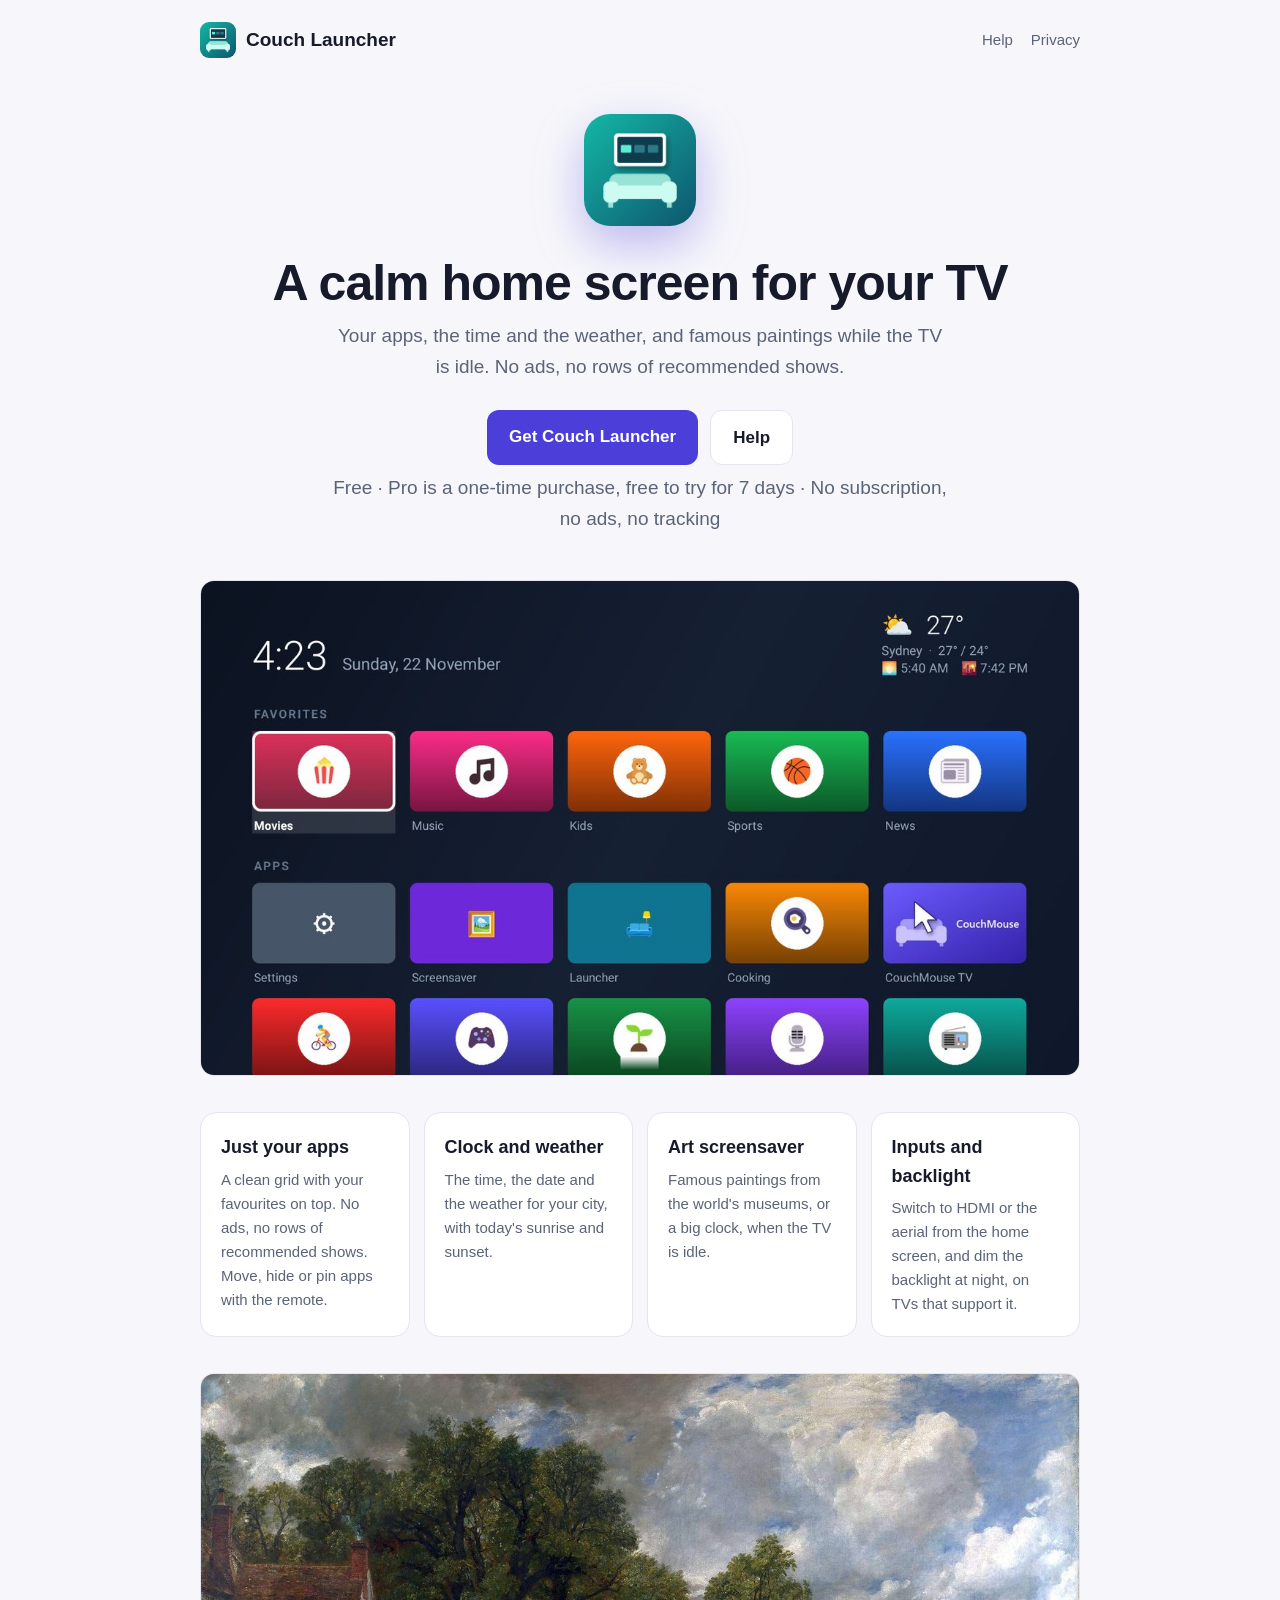
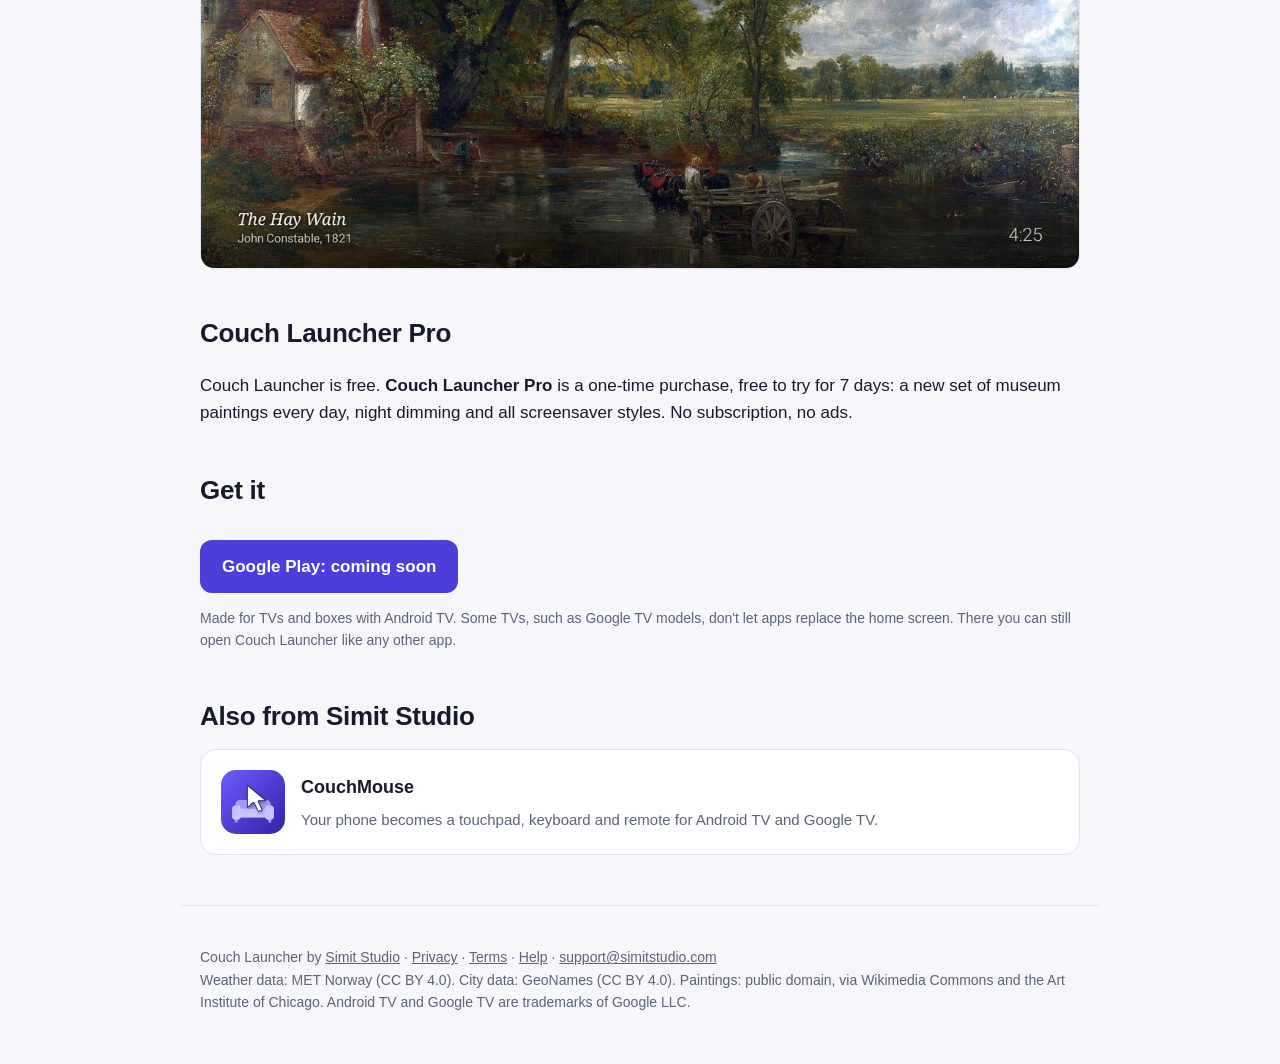
==== couch-launcher/index.html @ 1ebfe0b0 "simitstudio.com: studio home, CouchMouse and Couch Launcher pages with privacy, terms and help Co-Au" ====
<!doctype html>
<html lang="en">
<head>
<meta charset="utf-8">
<meta name="viewport" content="width=device-width, initial-scale=1">
<title>Couch Launcher: a calm home screen for Android TV</title>
<meta name="description" content="A calm, ad-free home screen for Android TV: your apps, the time and the weather, and famous paintings while the TV is idle. Pay once, no subscription.">
<link rel="icon" href="icon.png">
<link rel="stylesheet" href="../style.css">
</head>
<body>
<header>
  <a class="brand" href="./"><img src="icon.png" alt="">Couch Launcher</a>
  <nav><a href="support">Help</a><a href="privacy">Privacy</a></nav>
</header>
<main>
  <section class="hero">
    <img src="icon.png" alt="Couch Launcher icon">
    <h1>A calm home screen for your TV</h1>
    <p>Your apps, the time and the weather, and famous paintings while the TV is idle. No ads, no rows of recommended shows.</p>
    <div class="buttons">
      <a class="button" href="#get">Get Couch Launcher</a>
      <a class="button soft" href="support">Help</a>
    </div>
    <p class="note">Free · Pro is a one-time purchase, free to try for 7 days · No subscription, no ads, no tracking</p>
  </section>

  <img class="shot" src="home.jpg" width="1200" height="675"
       alt="Couch Launcher's home screen: the time, the weather, a row of favourite apps and all apps below">
  <div class="grid">
    <div class="card"><h3>Just your apps</h3><p>A clean grid with your favourites on top. No ads, no rows of recommended shows. Move, hide or pin apps with the remote.</p></div>
    <div class="card"><h3>Clock and weather</h3><p>The time, the date and the weather for your city, with today's sunrise and sunset.</p></div>
    <div class="card"><h3>Art screensaver</h3><p>Famous paintings from the world's museums, or a big clock, when the TV is idle.</p></div>
    <div class="card"><h3>Inputs and backlight</h3><p>Switch to HDMI or the aerial from the home screen, and dim the backlight at night, on TVs that support it.</p></div>
  </div>
  <img class="shot" src="art.jpg" width="1200" height="675" loading="lazy"
       alt="The art screensaver showing The Hay Wain by John Constable">

  <h2>Couch Launcher Pro</h2>
  <p>Couch Launcher is free. <b>Couch Launcher Pro</b> is a one-time purchase, free to try for 7 days: a new set of museum paintings every day, night dimming and all screensaver styles. No subscription, no ads.</p>

  <h2 id="get">Get it</h2>
  <div class="buttons" style="justify-content:flex-start">
    <a class="button" href="#get" aria-disabled="true">Google Play: coming soon</a>
  </div>
  <p class="note" style="text-align:left">Made for TVs and boxes with Android TV. Some TVs, such as Google TV models, don't let apps replace the home screen. There you can still open Couch Launcher like any other app.</p>

  <h2>Also from Simit Studio</h2>
  <a class="card app" href="../couchmouse/">
    <img src="../couchmouse/icon.png" alt="">
    <div><h3>CouchMouse</h3><p>Your phone becomes a touchpad, keyboard and remote for Android TV and Google TV.</p></div>
  </a>
</main>
<footer>
  Couch Launcher by <a href="../">Simit Studio</a> · <a href="privacy">Privacy</a> · <a href="terms">Terms</a> · <a href="support">Help</a> · <a href="mailto:support@simitstudio.com">support@simitstudio.com</a><br>
  Weather data: MET Norway (CC BY 4.0). City data: GeoNames (CC BY 4.0). Paintings: public domain, via Wikimedia Commons and the Art Institute of Chicago. Android TV and Google TV are trademarks of Google LLC.
</footer>
</body>
</html>
---- style.css ----
:root {
  --bg: #0b1220; --panel: #151b2e; --line: #262d47; --text: #e7eaf3; --dim: #9aa3b8;
  --accent: #7c6cff; --accent-2: #4c3fd9; --ok: #4ade80;
}
@media (prefers-color-scheme: light) {
  :root { --bg: #f7f7fb; --panel: #ffffff; --line: #e3e5ef; --text: #161a2b; --dim: #5b6378; }
}
* { box-sizing: border-box; }
html, body { margin: 0; background: var(--bg); color: var(--text); }
body { font: 17px/1.6 -apple-system, BlinkMacSystemFont, "Segoe UI", Roboto, sans-serif; }
a { color: var(--accent); }
main, header, footer { max-width: 920px; margin: 0 auto; padding: 0 20px; }
header { display: flex; align-items: center; gap: 12px; padding-top: 22px; }
header a.brand { display: flex; align-items: center; gap: 10px; color: var(--text); text-decoration: none; font-weight: 650; font-size: 19px; }
header img { width: 36px; height: 36px; border-radius: 9px; }
header nav { margin-left: auto; display: flex; gap: 18px; font-size: 15px; }
header nav a { color: var(--dim); text-decoration: none; }
.hero { text-align: center; padding: 56px 0 28px; }
.hero img { width: 112px; height: 112px; border-radius: 26px; box-shadow: 0 18px 48px rgba(76, 63, 217, .35); }
.hero h1 { font-size: clamp(32px, 6vw, 50px); line-height: 1.1; margin: 22px 0 10px; letter-spacing: -.02em; }
.hero p { color: var(--dim); font-size: 19px; max-width: 620px; margin: 0 auto; }
.buttons { display: flex; flex-wrap: wrap; gap: 12px; justify-content: center; margin: 28px 0 8px; }
.button { display: inline-block; padding: 13px 22px; border-radius: 12px; background: var(--accent-2); color: #fff; text-decoration: none; font-weight: 600; }
.button.soft { background: var(--panel); color: var(--text); border: 1px solid var(--line); }
.note { color: var(--dim); font-size: 14px; text-align: center; }
.grid { display: grid; grid-template-columns: repeat(auto-fit, minmax(200px, 1fr)); gap: 14px; margin: 36px 0; }
.card { background: var(--panel); border: 1px solid var(--line); border-radius: 16px; padding: 20px; }
.card h3 { margin: 0 0 6px; font-size: 18px; }
.card p { margin: 0; color: var(--dim); font-size: 15px; }
h2 { font-size: 26px; margin: 44px 0 12px; letter-spacing: -.01em; }
ol.steps { padding-left: 22px; }
.lead { color: var(--dim); font-size: 18px; margin-top: 0; }
.shot { display: block; width: 100%; height: auto; border-radius: 14px; border: 1px solid var(--line); margin: 18px 0; }
h2 .inline-icon { width: 34px; height: 34px; border-radius: 9px; vertical-align: -6px; margin-right: 10px; }
ol.steps li { margin: 8px 0; }
.legal h1 { font-size: 34px; margin: 36px 0 4px; }
.legal .updated { color: var(--dim); margin-top: 0; }
.legal h2 { font-size: 21px; margin-top: 30px; }
details { background: var(--panel); border: 1px solid var(--line); border-radius: 12px; padding: 14px 16px; margin: 10px 0; }
summary { cursor: pointer; font-weight: 600; }
footer { color: var(--dim); font-size: 14px; padding: 40px 20px 50px; border-top: 1px solid var(--line); margin-top: 50px; }
footer a { color: var(--dim); }

/* Narrow screens: the menu drops below the name instead of squeezing it */
header { flex-wrap: wrap; row-gap: 6px; }
header a.brand, header nav a { white-space: nowrap; }
@media (max-width: 520px) { header nav { margin-left: 0; width: 100%; } }

/* A card that links to an app's page */
.apps { display: grid; grid-template-columns: repeat(auto-fit, minmax(280px, 1fr)); gap: 14px; margin: 8px 0 36px; }
a.card.app { display: flex; gap: 16px; align-items: center; color: var(--text); text-decoration: none; }
a.card.app:hover { border-color: var(--accent); }
a.card.app img { width: 64px; height: 64px; border-radius: 15px; flex: none; }

/* Studio pages: Simit Studio colours (gold, cream, brown) */
html.studio { --bg: #1b140f; --panel: #261c15; --line: #3b2d22; --text: #fbf3e4; --dim: #c9b8a3; --accent: #e3a95e; --accent-2: #c98a3d; }
@media (prefers-color-scheme: light) {
  html.studio { --bg: #fbf3e4; --panel: #fffaf2; --line: #ecdcc4; --text: #3b2a1e; --dim: #6f5c4b; --accent: #8f5a1c; }
}
.studio .button { color: #2b1e14; }
.studio header a.brand { font-size: 21px; letter-spacing: -.01em; }
.studio .hero { padding-top: 72px; }
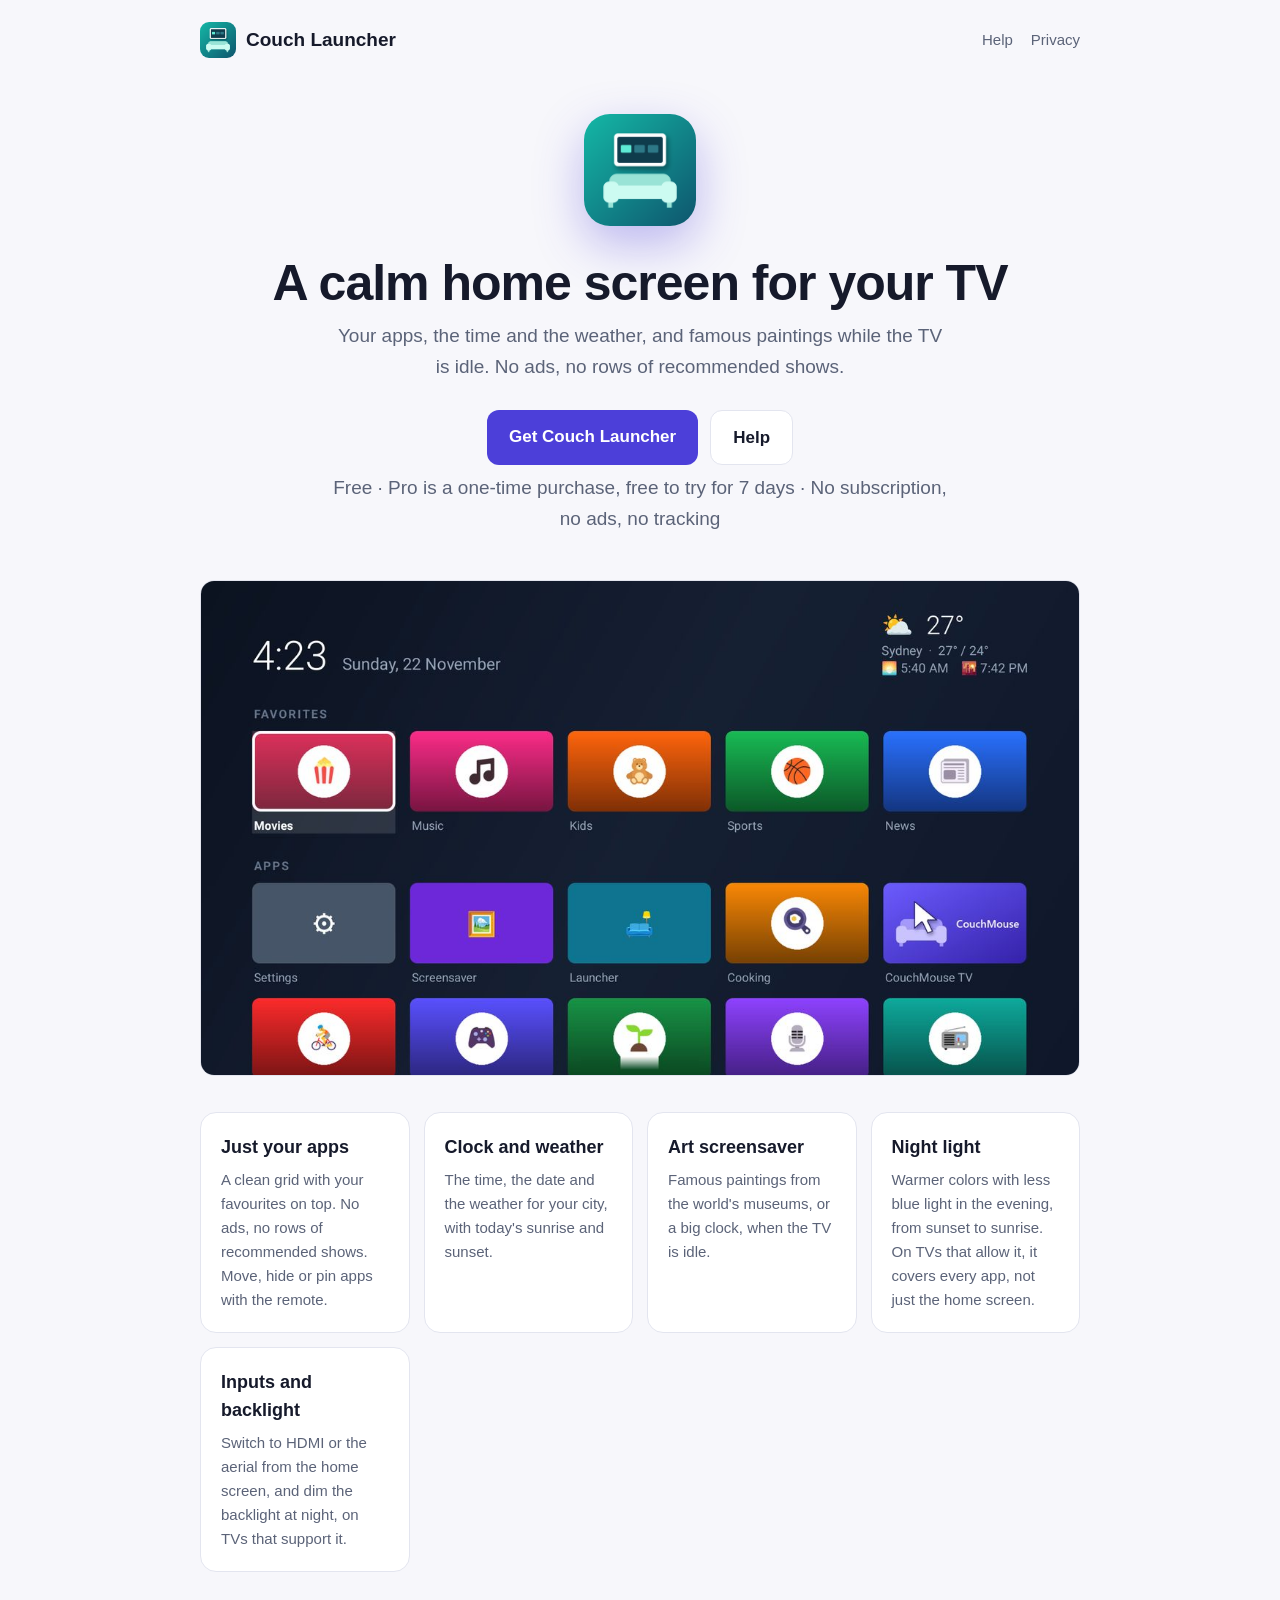
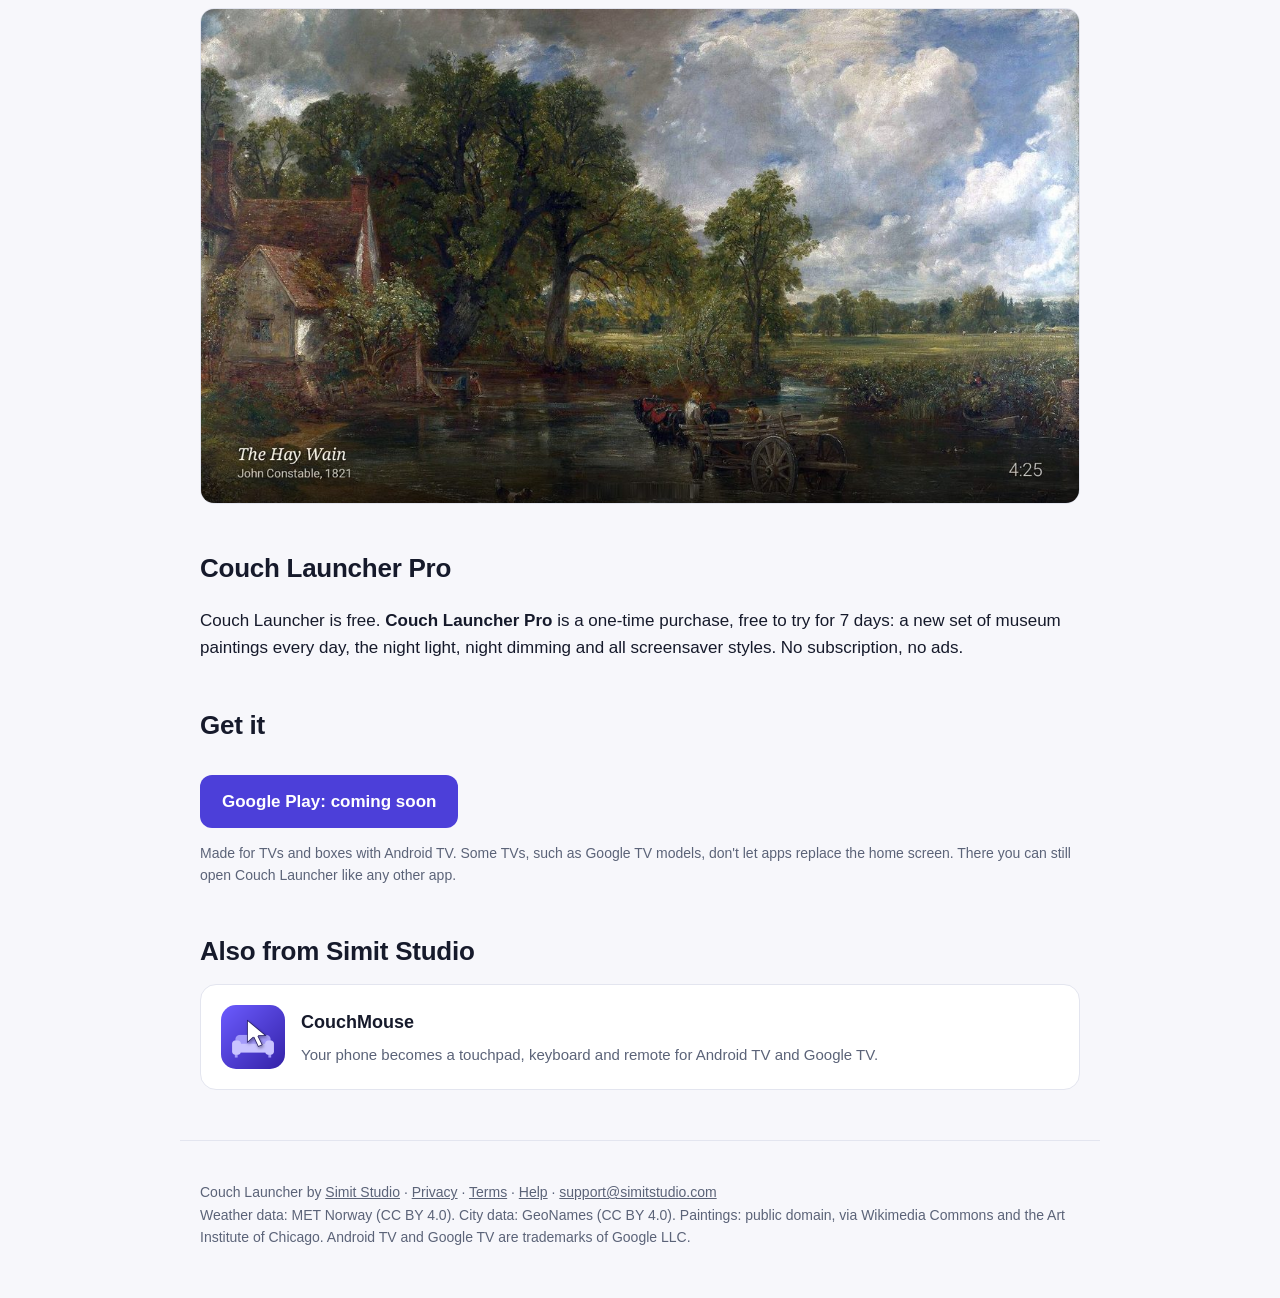
==== commit 2f99bdef: "Couch Launcher: night light card, Pro text, and help for "Display over other apps" Co-Authored-By: C" ====
--- a/couch-launcher/index.html
+++ b/couch-launcher/index.html
@@ -31,13 +31,14 @@
     <div class="card"><h3>Just your apps</h3><p>A clean grid with your favourites on top. No ads, no rows of recommended shows. Move, hide or pin apps with the remote.</p></div>
     <div class="card"><h3>Clock and weather</h3><p>The time, the date and the weather for your city, with today's sunrise and sunset.</p></div>
     <div class="card"><h3>Art screensaver</h3><p>Famous paintings from the world's museums, or a big clock, when the TV is idle.</p></div>
+    <div class="card"><h3>Night light</h3><p>Warmer colors with less blue light in the evening, from sunset to sunrise. On TVs that allow it, it covers every app, not just the home screen.</p></div>
     <div class="card"><h3>Inputs and backlight</h3><p>Switch to HDMI or the aerial from the home screen, and dim the backlight at night, on TVs that support it.</p></div>
   </div>
   <img class="shot" src="art.jpg" width="1200" height="675" loading="lazy"
        alt="The art screensaver showing The Hay Wain by John Constable">
 
   <h2>Couch Launcher Pro</h2>
-  <p>Couch Launcher is free. <b>Couch Launcher Pro</b> is a one-time purchase, free to try for 7 days: a new set of museum paintings every day, night dimming and all screensaver styles. No subscription, no ads.</p>
+  <p>Couch Launcher is free. <b>Couch Launcher Pro</b> is a one-time purchase, free to try for 7 days: a new set of museum paintings every day, the night light, night dimming and all screensaver styles. No subscription, no ads.</p>
 
   <h2 id="get">Get it</h2>
   <div class="buttons" style="justify-content:flex-start">
